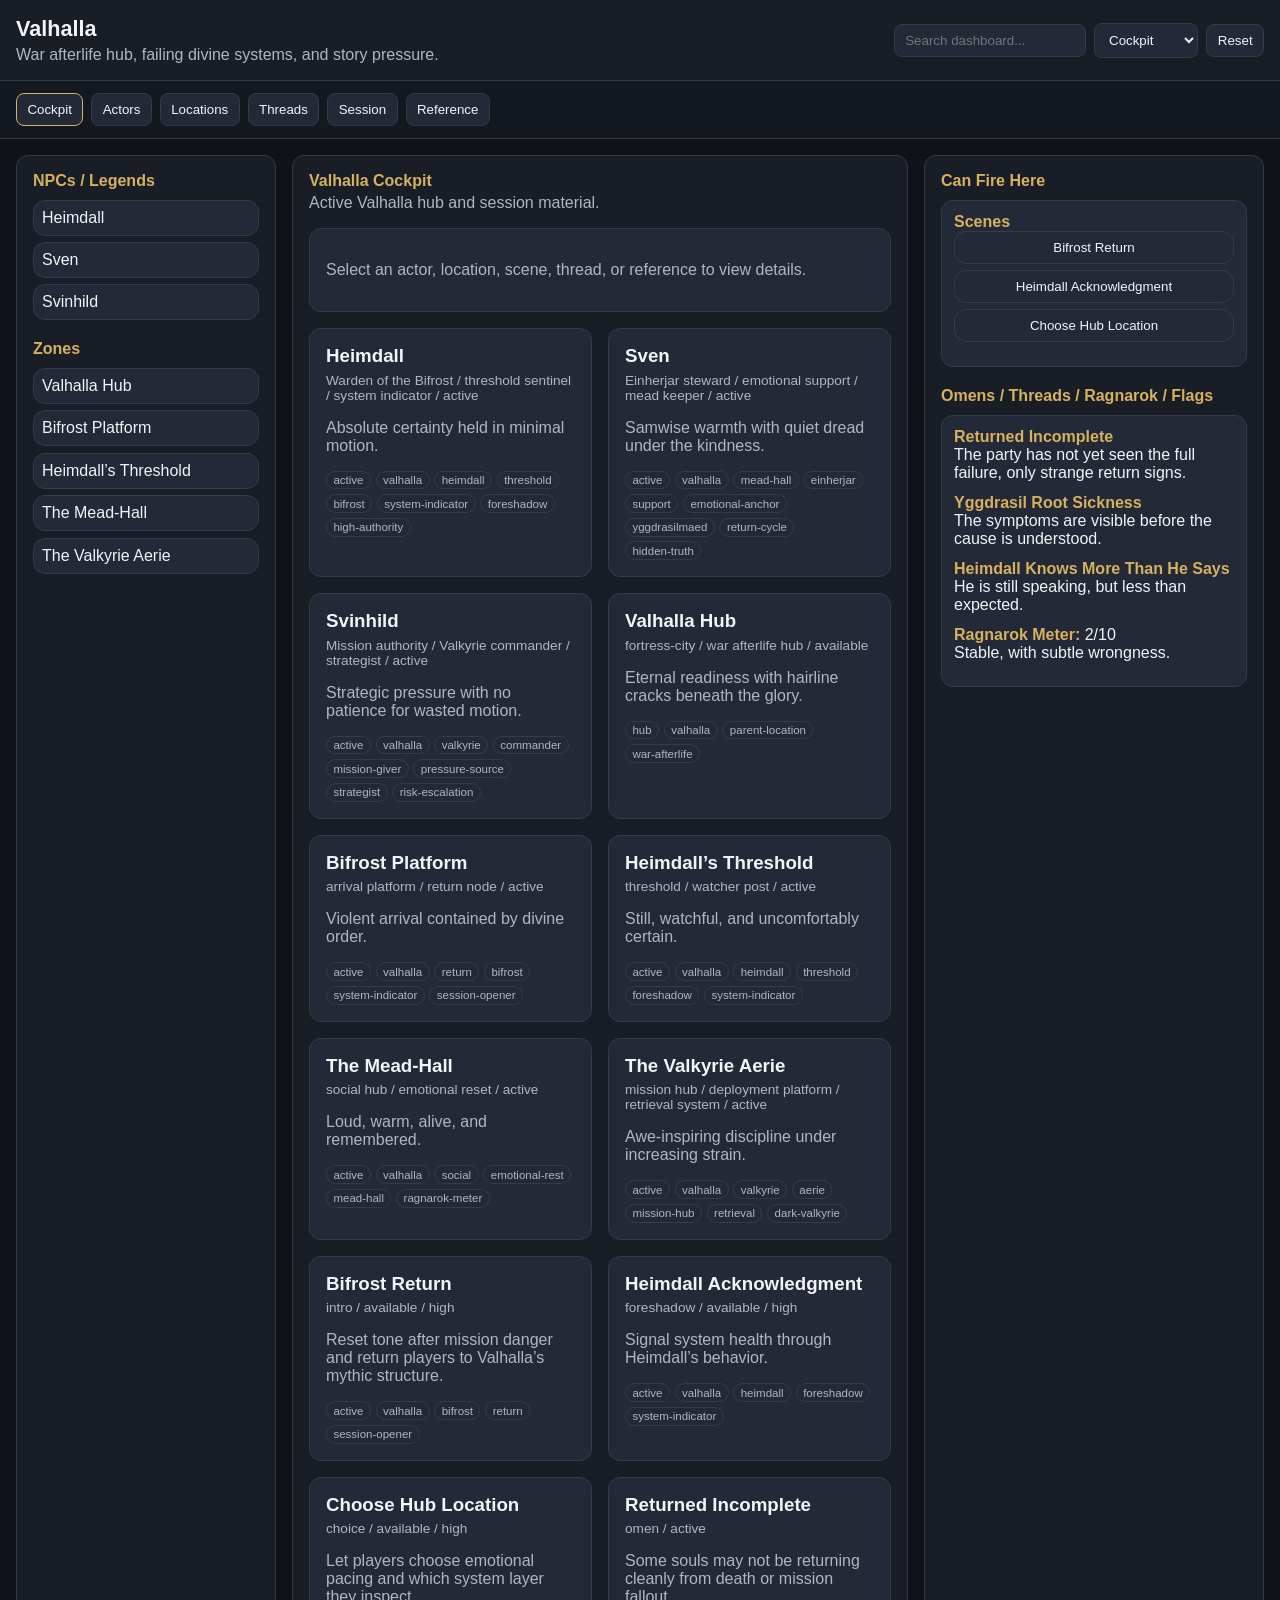
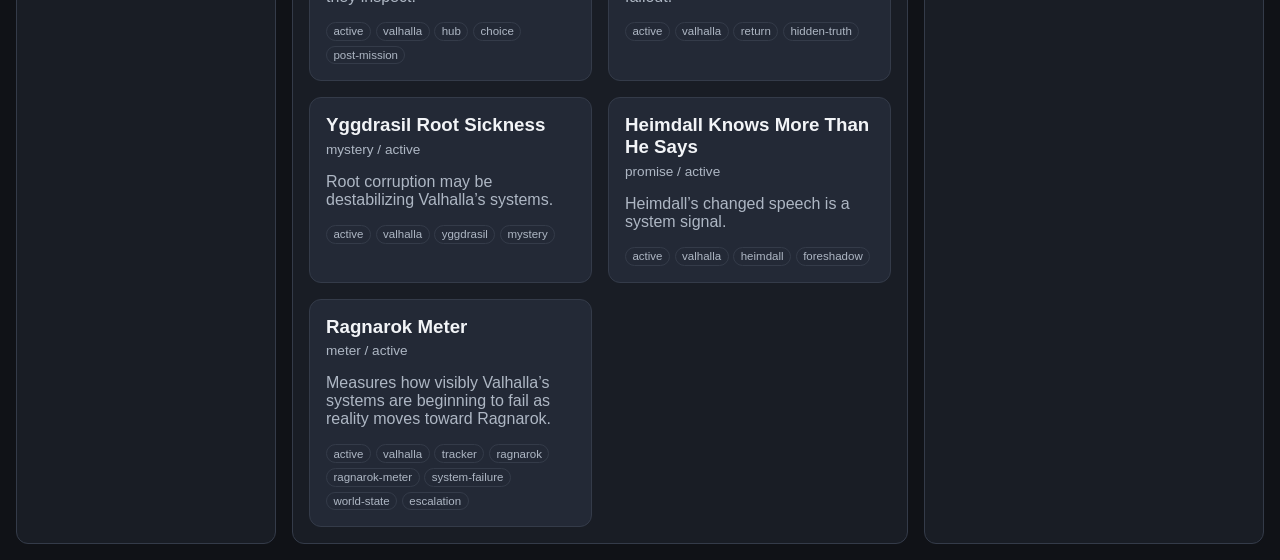
==== index.html @ 5cc72636 "initial pre-alpha dashboard commit" ====
<!doctype html>
<html lang="en">
<head>
  <meta charset="utf-8">
  <title>Questforge GM Dashboard</title>
  <meta name="viewport" content="width=device-width, initial-scale=1">
  <link rel="stylesheet" href="css/styles.css">
</head>
<body>
  <header class="top-bar">
    <div>
      <h1 id="campaign-title">Questforge GM Dashboard</h1>
      <p id="campaign-subtitle">People first. Place second. Arc third. Mechanics in reference.</p>
    </div>

    <div class="top-controls">
      <label>
        <span class="sr-only">Search</span>
        <input id="search-input" type="search" placeholder="Search dashboard...">
      </label>

      <select id="view-filter" aria-label="View filter">
        <option value="cockpit">Cockpit</option>
        <option value="actors">Actors</option>
        <option value="locations">Locations</option>
        <option value="threads">Threads</option>
        <option value="session">Session</option>
        <option value="references">Reference</option>
      </select>

      <button id="reset-filters">Reset</button>
    </div>
  </header>

  <nav class="tabs" aria-label="Dashboard tabs">
    <button class="tab-button active" data-tab="cockpit">Cockpit</button>
    <button class="tab-button" data-tab="actors">Actors</button>
    <button class="tab-button" data-tab="locations">Locations</button>
    <button class="tab-button" data-tab="threads">Threads</button>
    <button class="tab-button" data-tab="session">Session</button>
    <button class="tab-button" data-tab="references">Reference</button>
  </nav>

  <main class="dashboard-shell">
    <aside class="left-rail">
      <section>
        <h2 id="actors-label">Actors</h2>
        <div id="active-actors" class="rail-list"></div>
      </section>

      <section>
        <h2 id="locations-label">Locations</h2>
        <div id="active-locations" class="rail-list"></div>
      </section>
    </aside>

    <section class="main-panel">
      <section class="panel-header">
        <h2 id="main-panel-title">Cockpit</h2>
        <p id="main-panel-subtitle">Active session material.</p>
      </section>
    
      <section id="center-detail-panel" class="center-detail-panel">
        <p>Select an actor, location, scene, thread, or reference to view details.</p>
      </section>
    
      <section id="card-grid" class="card-grid"></section>
    </section>

    <aside class="right-panel">
      <section>
        <h2>Can Fire Here</h2>
        <div id="fireables-panel" class="story-pressure">
          <p>Select a location to see available scenes and moments.</p>
        </div>
      </section>

       <section>
        <h2 id="pressure-label">Threads / Trackers</h2>
        <div id="pressure-panel" class="story-pressure">
          <p>Active pressure appears here.</p>
        </div>
      </section>   
    </aside>
  </main>

  <script type="module" src="js/app.js"></script>
</body>
</html>
---- css/styles.css ----
:root {
  --bg: #101217;
  --panel: #191d25;
  --panel-soft: #232936;
  --text: #f2f4f7;
  --muted: #aeb7c4;
  --line: #343b49;
  --accent: #d6b15f;
  --danger: #c66b6b;
  --ok: #86a873;
}

* {
  box-sizing: border-box;
}

body {
  margin: 0;
  background: var(--bg);
  color: var(--text);
  font-family: Arial, Helvetica, sans-serif;
}

.sr-only {
  position: absolute;
  left: -9999px;
}

.top-bar {
  display: flex;
  justify-content: space-between;
  gap: 1rem;
  align-items: center;
  padding: 1rem;
  background: var(--panel);
  border-bottom: 1px solid var(--line);
}

.top-bar h1 {
  margin: 0;
  font-size: 1.35rem;
}

.top-bar p {
  margin: 0.25rem 0 0;
  color: var(--muted);
}

.top-controls {
  display: flex;
  gap: 0.5rem;
  align-items: center;
}

input,
select,
button {
  padding: 0.5rem 0.65rem;
  border: 1px solid var(--line);
  border-radius: 0.5rem;
  background: var(--panel-soft);
  color: var(--text);
}

button {
  cursor: pointer;
}

button:hover,
.tab-button.active {
  border-color: var(--accent);
}

.tabs {
  display: flex;
  flex-wrap: wrap;
  gap: 0.5rem;
  padding: 0.75rem 1rem;
  border-bottom: 1px solid var(--line);
  background: #141821;
}

.dashboard-shell {
  display: grid;
  grid-template-columns: 260px 1fr 340px;
  gap: 1rem;
  padding: 1rem;
}

.left-rail,
.main-panel,
.right-panel {
  min-height: calc(100vh - 160px);
  padding: 1rem;
  background: var(--panel);
  border: 1px solid var(--line);
  border-radius: 0.75rem;
}

.left-rail section,
.right-panel section {
  margin-bottom: 1.25rem;
}

.left-rail h2,
.right-panel h2,
.panel-header h2 {
  margin: 0 0 0.6rem;
  color: var(--accent);
  font-size: 1rem;
}

.panel-header p {
  margin-top: -0.35rem;
  color: var(--muted);
}

.rail-list {
  display: grid;
  gap: 0.4rem;
}

.rail-item,
.card,
.detail-panel,
.story-pressure {
  background: var(--panel-soft);
  border: 1px solid var(--line);
  border-radius: 0.75rem;
}


.rail-item {
  padding: 0.5rem;
  cursor: pointer;
}

.rail-item:hover,
.card:hover {
  border-color: var(--accent);
}

.card-grid {
  display: grid;
  grid-template-columns: repeat(auto-fill, minmax(230px, 1fr));
  gap: 1rem;
}

.card {
  padding: 1rem;
  cursor: pointer;
}

.card h3 {
  margin: 0 0 0.35rem;
}

.card .meta {
  margin-bottom: 0.5rem;
  color: var(--muted);
  font-size: 0.85rem;
}

.card p,
.detail-panel p,
.center-detail-panel p,
.story-pressure p {
  color: var(--muted);
}

.tag-row {
  display: flex;
  flex-wrap: wrap;
  gap: 0.3rem;
  margin-top: 0.65rem;
}

.tag {
  padding: 0.15rem 0.4rem;
  border: 1px solid var(--line);
  border-radius: 999px;
  color: var(--muted);
  font-size: 0.72rem;
}

.center-detail-panel {
  margin-bottom: 1rem;
  padding: 1rem;
  background: var(--panel-soft);
  border: 1px solid var(--line);
  border-radius: 0.75rem;
}

.center-detail-panel h3 {
  margin-top: 0;
}

.center-detail-panel p {
  color: var(--muted);
}

.detail-panel,
.story-pressure {
  padding: 0.75rem;
}

.detail-panel h3,
.story-pressure h3 {
  margin-top: 0;
}

.detail-field {
  margin-bottom: 0.75rem;
}

.detail-field strong {
  color: var(--accent);
}

.empty-state {
  color: var(--muted);
  font-style: italic;
}

@media (max-width: 1100px) {
  .dashboard-shell {
    grid-template-columns: 1fr;
  }

  .left-rail,
  .main-panel,
  .right-panel {
    min-height: auto;
  }

  .top-bar {
    flex-direction: column;
    align-items: stretch;
  }

  .top-controls {
    flex-wrap: wrap;
  }
}

.detail-collapse-button {
  float: right;
  margin-left: 0.75rem;
  margin-bottom: 0.5rem;
  font-size: 0.85rem;
}
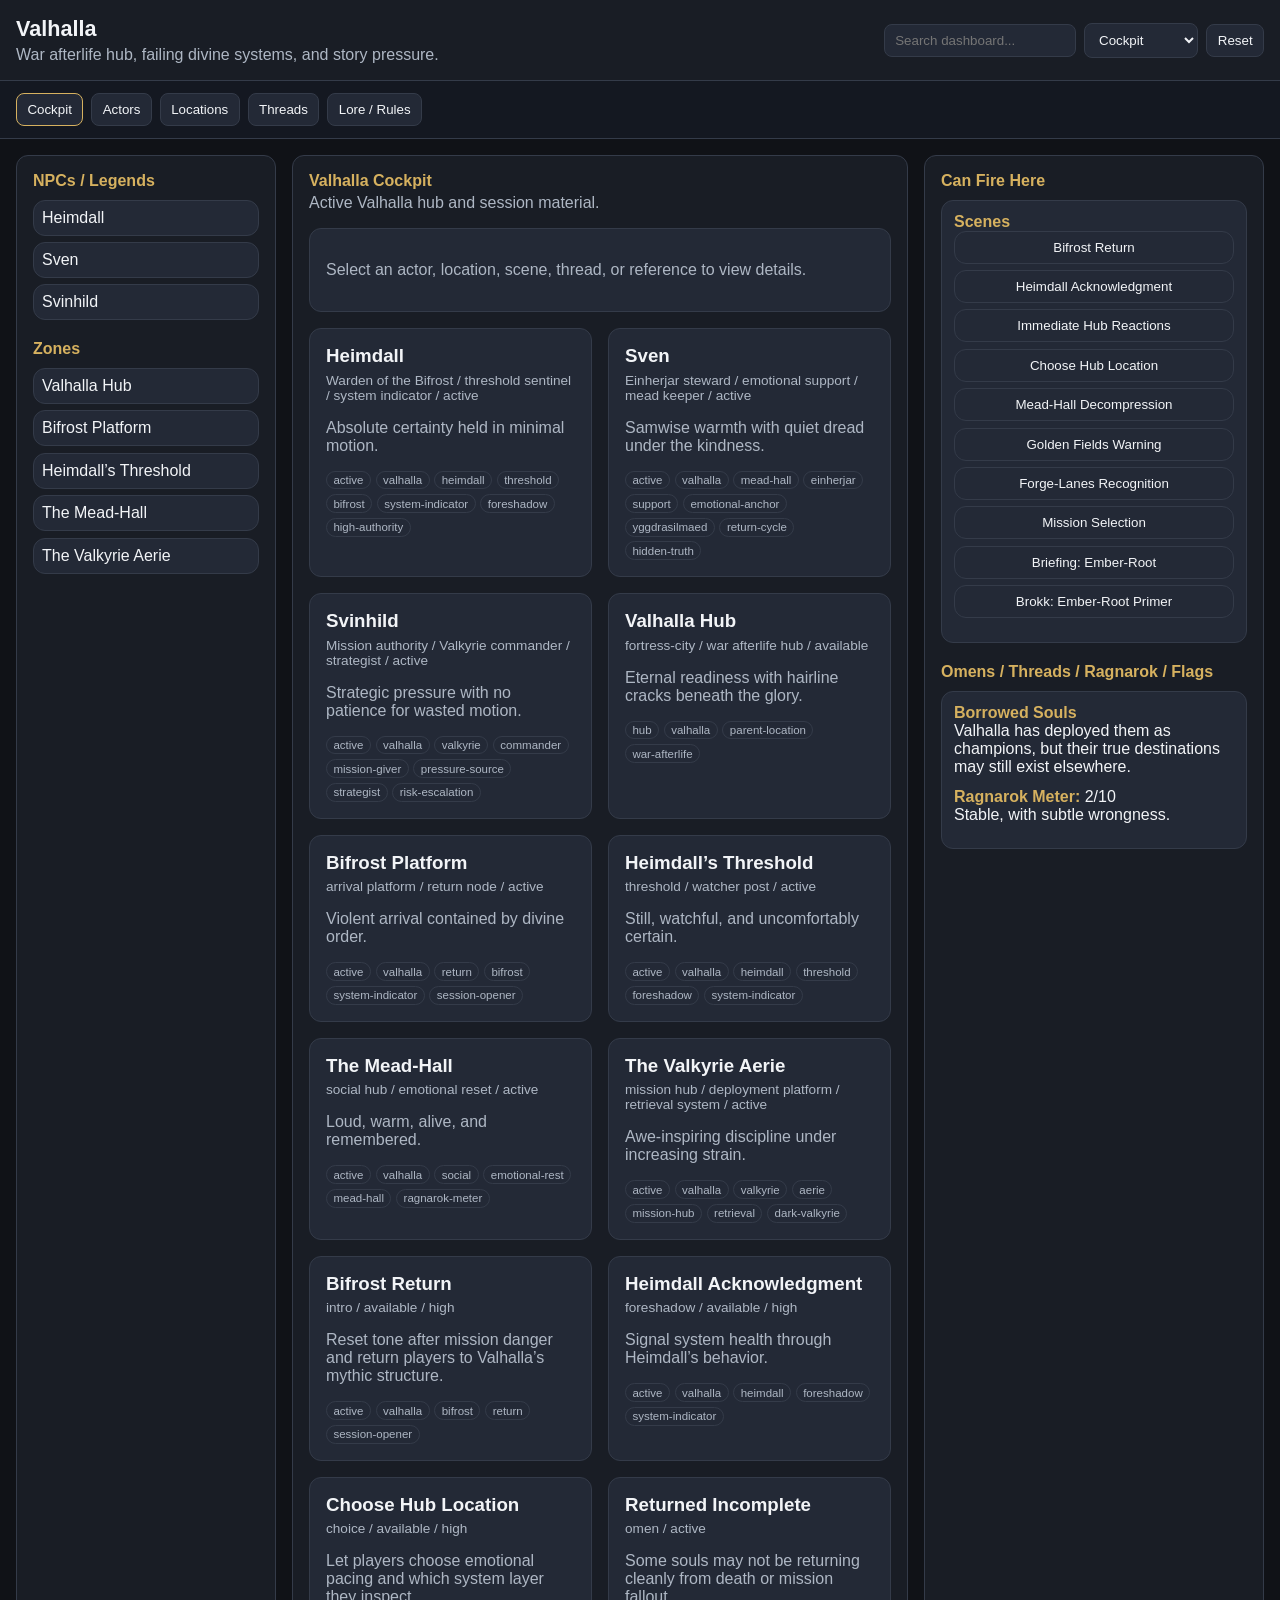
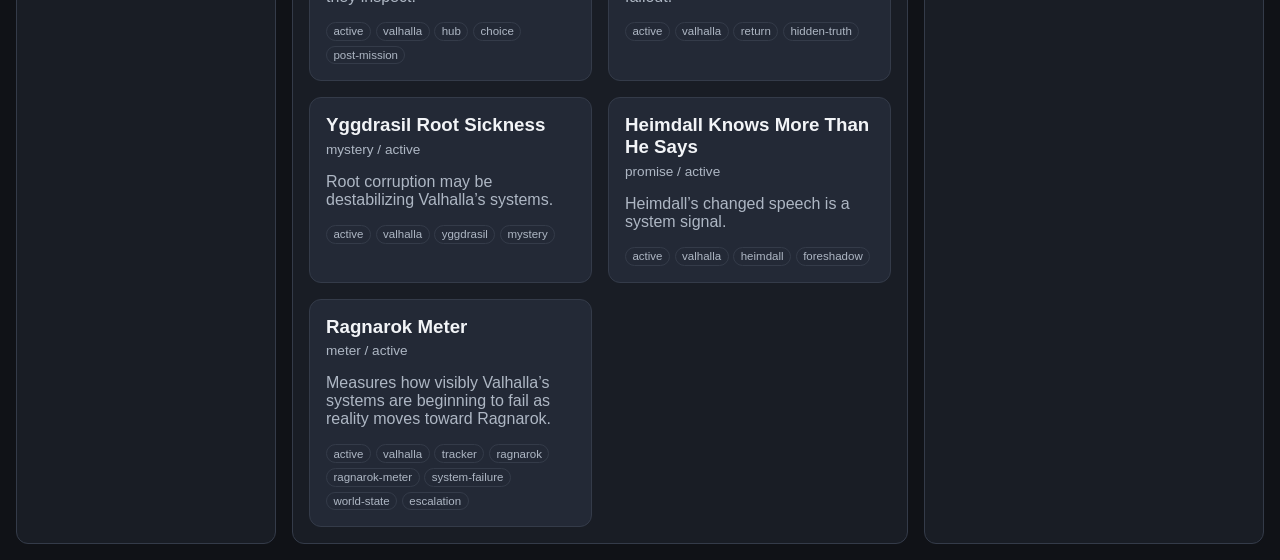
==== commit 619f1a0a: "UI and UX adjustments to lines, spoke, narration, and placement" ====
--- a/index.html
+++ b/index.html
@@ -24,8 +24,7 @@
         <option value="actors">Actors</option>
         <option value="locations">Locations</option>
         <option value="threads">Threads</option>
-        <option value="session">Session</option>
-        <option value="references">Reference</option>
+        <option value="references">Lore / Rules</option>
       </select>
 
       <button id="reset-filters">Reset</button>
@@ -37,8 +36,7 @@
     <button class="tab-button" data-tab="actors">Actors</button>
     <button class="tab-button" data-tab="locations">Locations</button>
     <button class="tab-button" data-tab="threads">Threads</button>
-    <button class="tab-button" data-tab="session">Session</button>
-    <button class="tab-button" data-tab="references">Reference</button>
+        <button class="tab-button" data-tab="references">Lore / Rules</button>
   </nav>
 
   <main class="dashboard-shell">
--- a/css/styles.css
+++ b/css/styles.css
@@ -248,4 +248,67 @@
   margin-left: 0.75rem;
   margin-bottom: 0.5rem;
   font-size: 0.85rem;
+}
+
+.read-aloud-block {
+  font-size: 1.05rem;
+  line-height: 1.5;
+}
+
+.read-aloud-line {
+  margin: 0.45rem 0;
+  padding-left: 0.75rem;
+}
+
+.read-aloud-narration {
+  border-left: 3px solid currentColor;
+  opacity: 0.9;
+  font-style: italic;
+}
+
+.read-aloud-speech {
+  border-left: 3px solid currentColor;
+  font-weight: 600;
+}
+
+.read-aloud-speech::before {
+  content: "“";
+}
+
+.read-aloud-speech::after {
+  content: "”";
+}
+
+.read-aloud-speaker {
+  font-weight: 700;
+  text-transform: uppercase;
+  font-size: 0.78rem;
+  letter-spacing: 0.04em;
+  margin-right: 0.35rem;
+}
+
+.scene-run-block {
+  border: 1px solid var(--line);
+  border-radius: 0.75rem;
+  padding: 0.75rem;
+  background: rgba(255, 255, 255, 0.03);
+}
+
+.scripted-moment-card {
+  margin-top: 0.75rem;
+  padding-top: 0.6rem;
+  border-top: 1px solid var(--line);
+}
+
+.scripted-moment-cue,
+.scripted-moment-purpose {
+  margin-left: 0.75rem;
+  color: var(--muted);
+  font-size: 0.86rem;
+  line-height: 1.35;
+}
+
+.scripted-moment-cue strong,
+.scripted-moment-purpose strong {
+  color: var(--accent);
 }
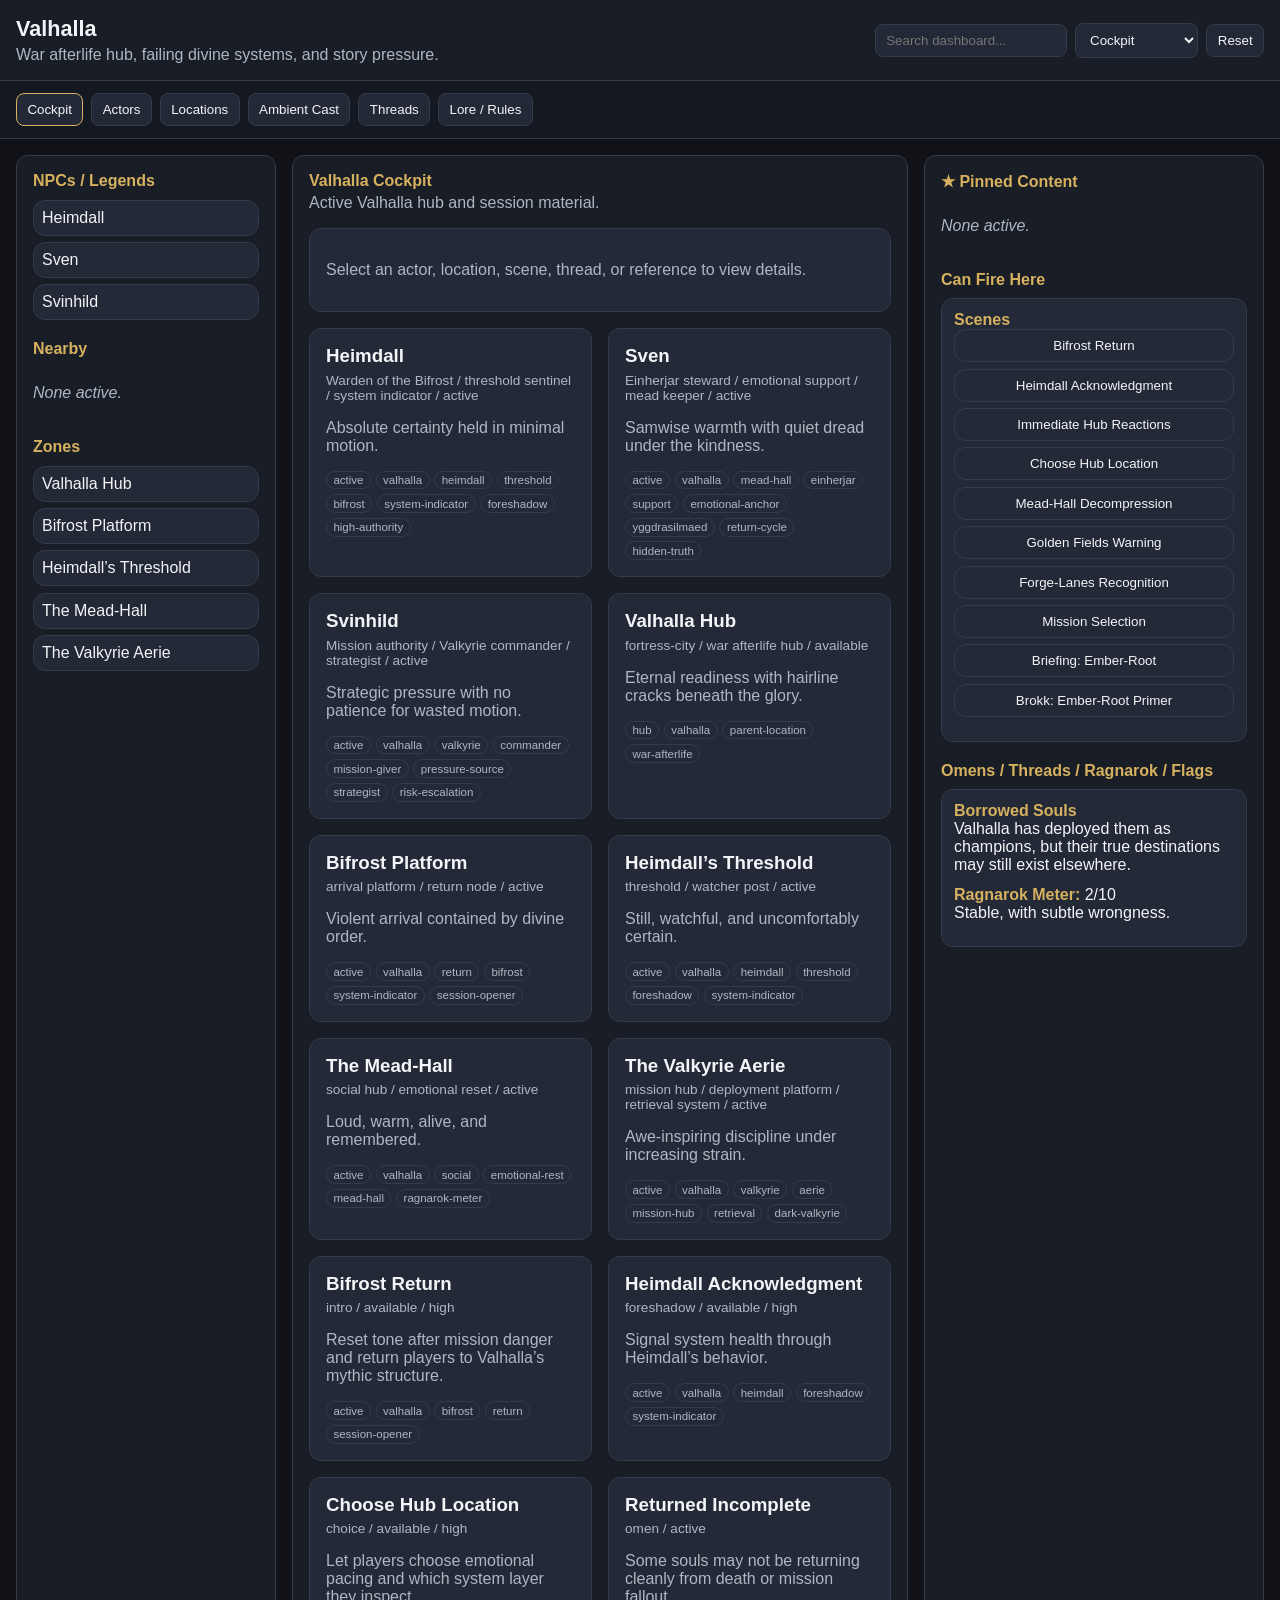
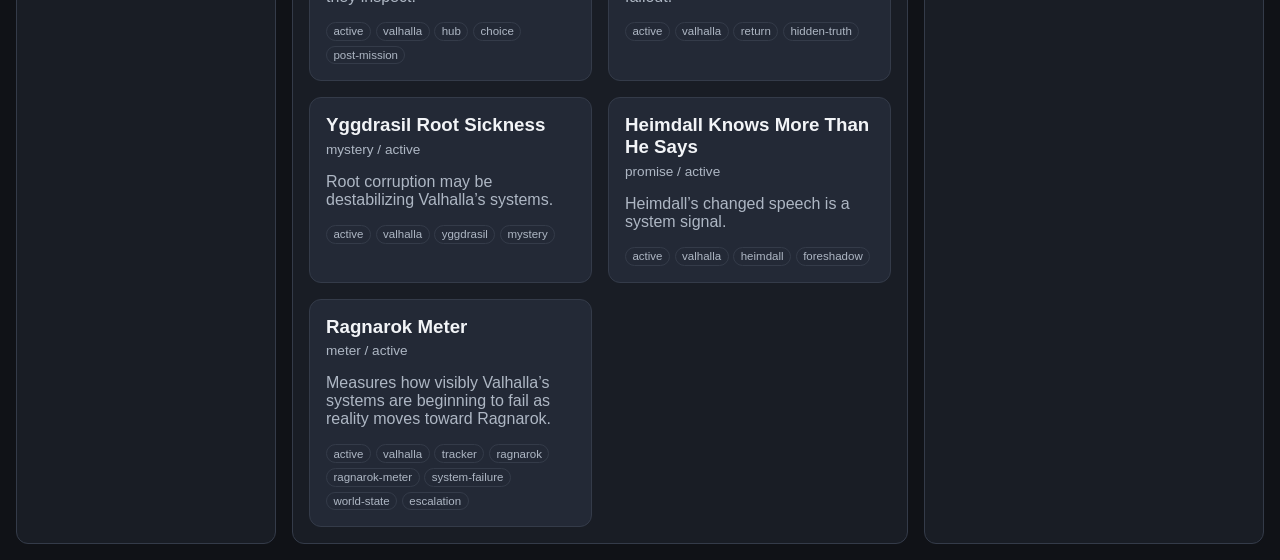
==== commit ca408dae: "major adjustments, file movements, structures, ambient_cast creation, and more" ====
--- a/index.html
+++ b/index.html
@@ -23,6 +23,7 @@
         <option value="cockpit">Cockpit</option>
         <option value="actors">Actors</option>
         <option value="locations">Locations</option>
+        <option value="ambientCast">Ambient Cast</option>
         <option value="threads">Threads</option>
         <option value="references">Lore / Rules</option>
       </select>
@@ -35,6 +36,7 @@
     <button class="tab-button active" data-tab="cockpit">Cockpit</button>
     <button class="tab-button" data-tab="actors">Actors</button>
     <button class="tab-button" data-tab="locations">Locations</button>
+    <button class="tab-button" data-tab="ambientCast">Ambient Cast</button>
     <button class="tab-button" data-tab="threads">Threads</button>
         <button class="tab-button" data-tab="references">Lore / Rules</button>
   </nav>
@@ -44,6 +46,13 @@
       <section>
         <h2 id="actors-label">Actors</h2>
         <div id="active-actors" class="rail-list"></div>
+      </section>
+
+      <section>
+        <h2>Nearby</h2>
+        <div id="ambient-cast-list" class="rail-list">
+          <p class="empty-state">Select a location to see who is nearby.</p>
+        </div>
       </section>
 
       <section>
@@ -67,6 +76,13 @@
 
     <aside class="right-panel">
       <section>
+        <h2>★ Pinned Content</h2>
+        <div id="pinned-items" class="rail-list pinned-list">
+          <p class="empty-state">No runtime pins.</p>
+        </div>
+      </section>
+
+      <section>
         <h2>Can Fire Here</h2>
         <div id="fireables-panel" class="story-pressure">
           <p>Select a location to see available scenes and moments.</p>
--- a/css/styles.css
+++ b/css/styles.css
@@ -311,4 +311,50 @@
 .scripted-moment-cue strong,
 .scripted-moment-purpose strong {
   color: var(--accent);
-}+}
+
+.location-description-block {
+  border: 1px solid var(--line);
+  border-left: 4px solid var(--accent);
+  border-radius: 0.75rem;
+  padding: 0.75rem;
+  background: rgba(255, 255, 255, 0.03);
+}
+
+.establishing-shot-block p {
+  margin: 0.45rem 0 0;
+  font-size: 1.02rem;
+  line-height: 1.5;
+  color: var(--text);
+}
+
+.sensory-block ul {
+  margin: 0.45rem 0 0;
+  padding-left: 1.25rem;
+}
+
+.sensory-block li {
+  margin-bottom: 0.3rem;
+  color: var(--muted);
+}
+
+.actor-lines-block {
+  border: 1px solid var(--line);
+  border-left: 4px solid var(--accent);
+  border-radius: 0.75rem;
+  padding: 0.75rem;
+  background: rgba(255, 255, 255, 0.03);
+}
+
+.actor-quick-line {
+  margin-bottom: 0.45rem;
+  font-weight: 600;
+}
+
+.ambient-cast-delivery-block {
+  margin-top: 0.75rem;
+}
+
+.ambient-cast-hook-line {
+  color: var(--text);
+}
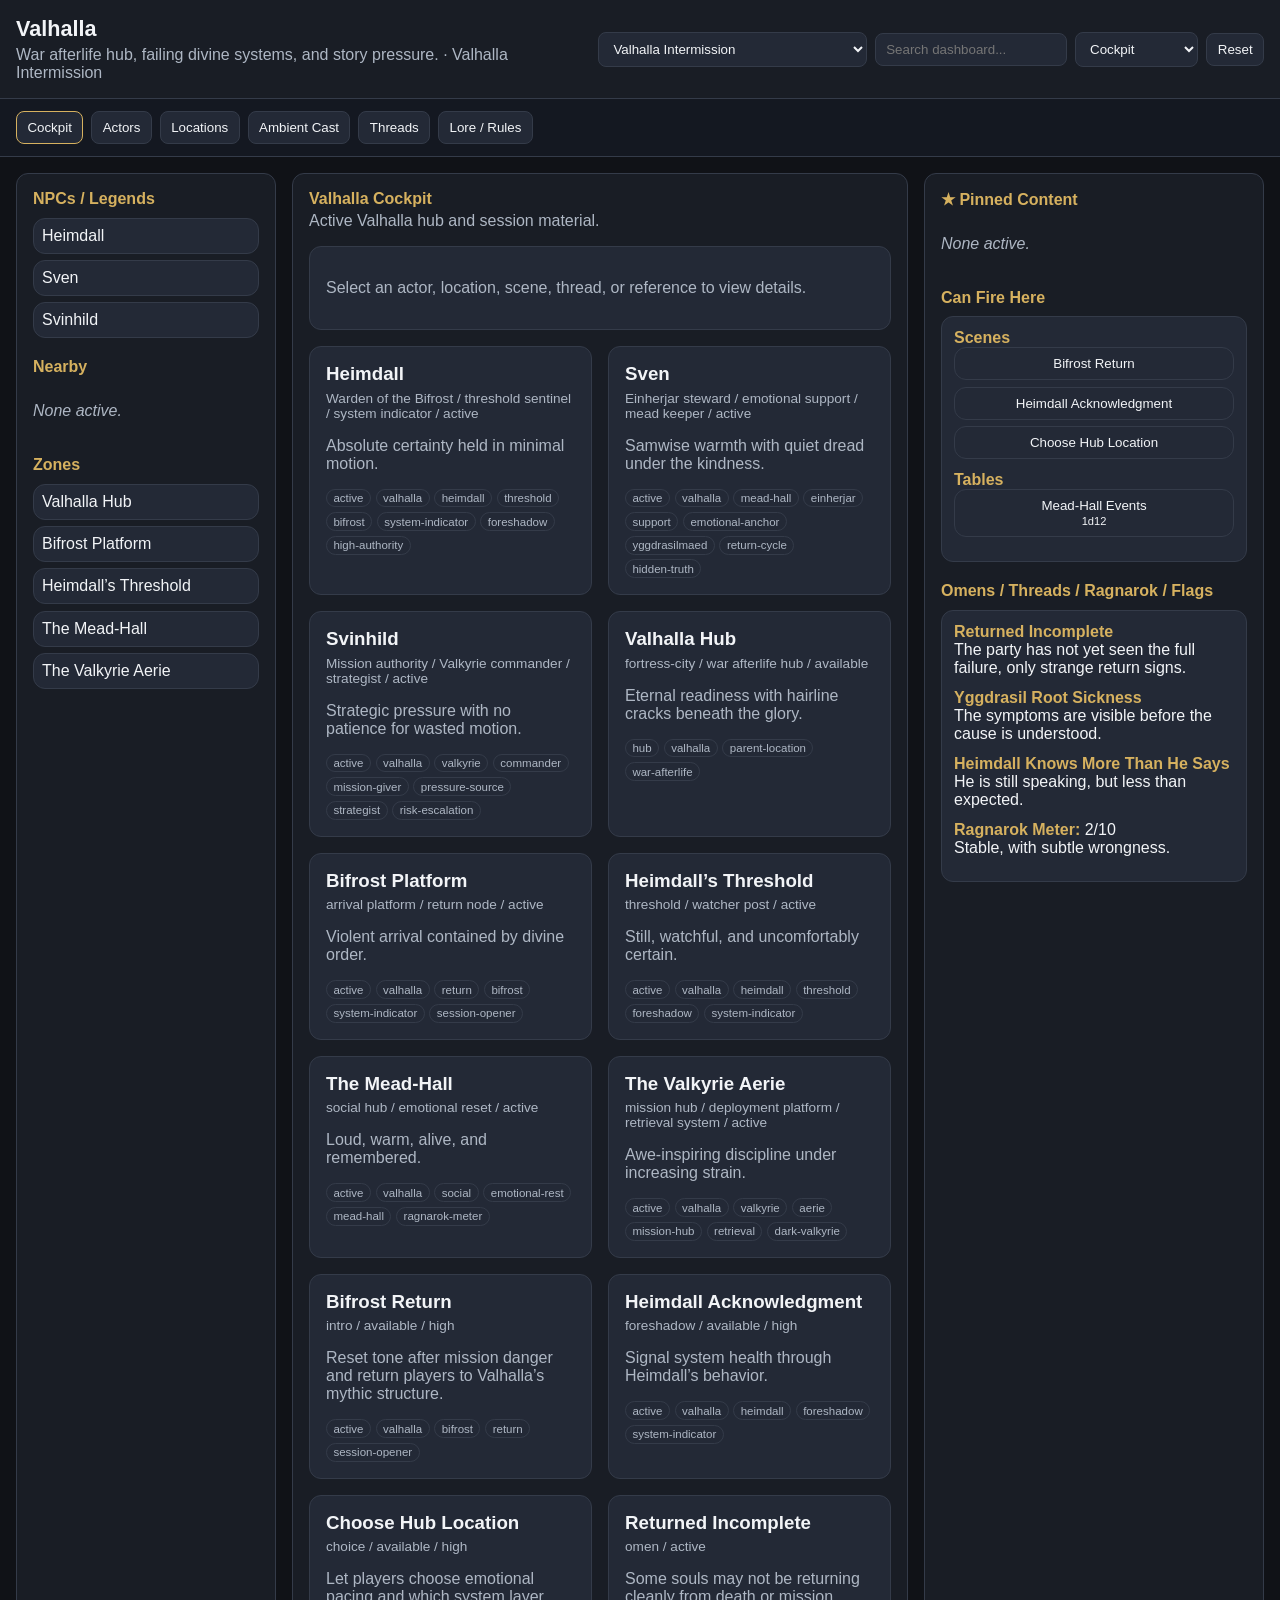
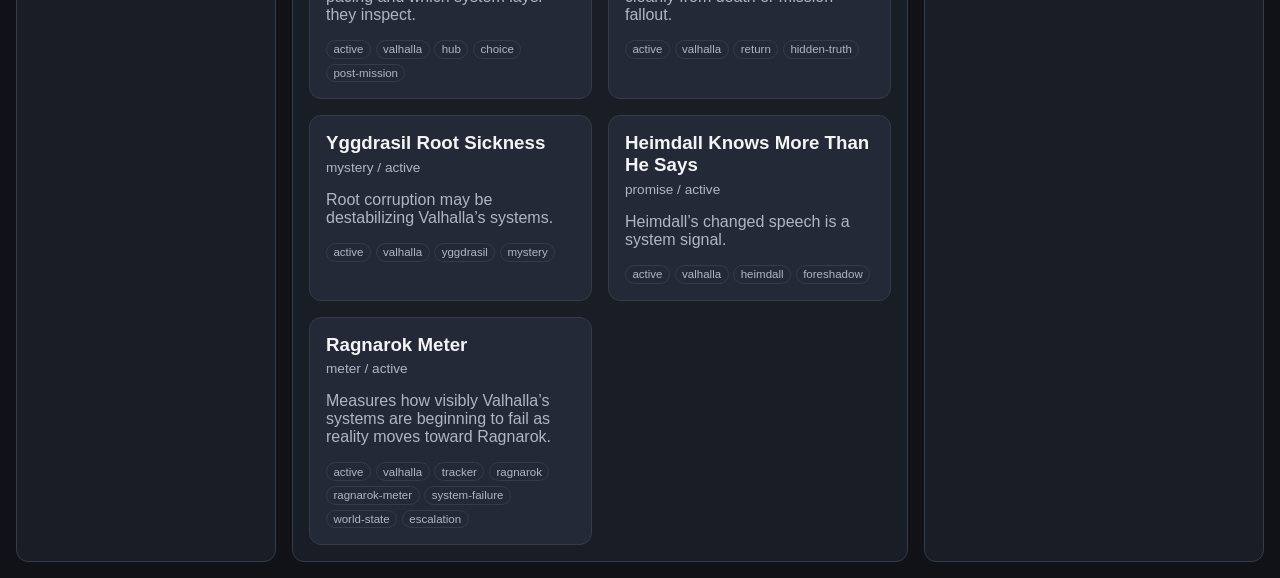
==== commit e8b6585a: "ember root reconfig, intermission reconfig, and added a runtime only arc selector" ====
--- a/index.html
+++ b/index.html
@@ -14,6 +14,11 @@
     </div>
 
     <div class="top-controls">
+      <label>
+        <span class="sr-only">Arc</span>
+        <select id="arc-select" aria-label="Arc selector"></select>
+      </label>
+
       <label>
         <span class="sr-only">Search</span>
         <input id="search-input" type="search" placeholder="Search dashboard...">
@@ -38,7 +43,7 @@
     <button class="tab-button" data-tab="locations">Locations</button>
     <button class="tab-button" data-tab="ambientCast">Ambient Cast</button>
     <button class="tab-button" data-tab="threads">Threads</button>
-        <button class="tab-button" data-tab="references">Lore / Rules</button>
+    <button class="tab-button" data-tab="references">Lore / Rules</button>
   </nav>
 
   <main class="dashboard-shell">
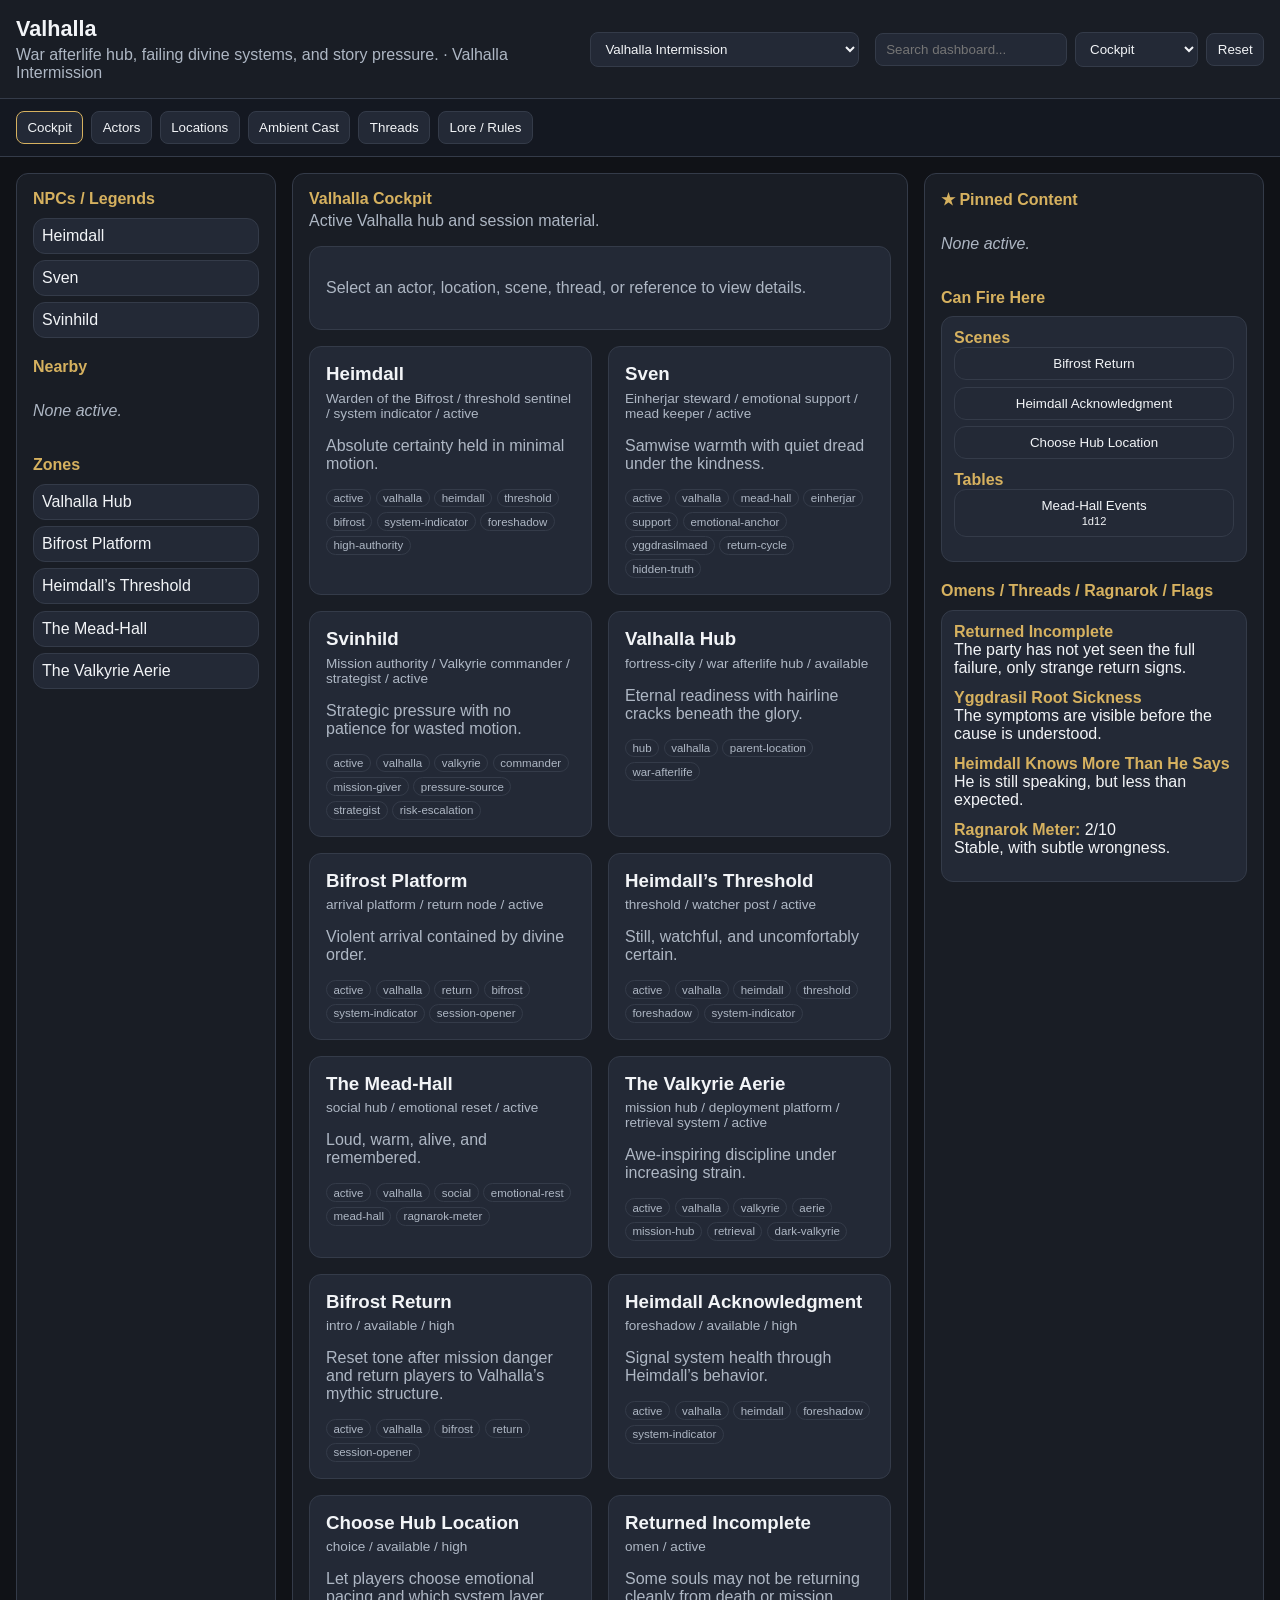
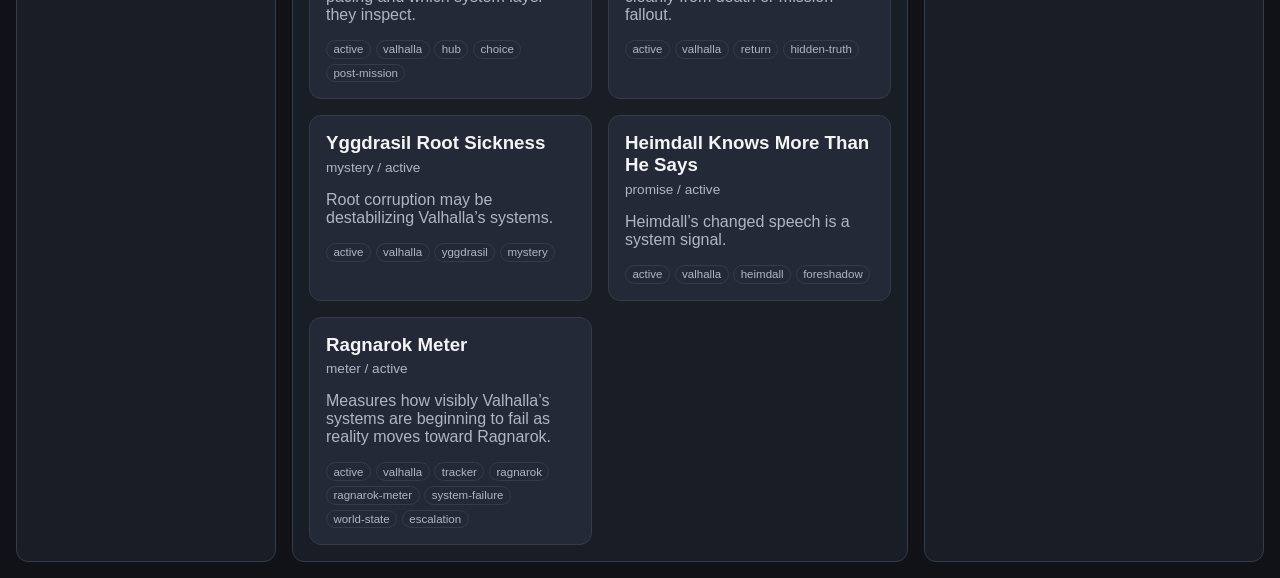
==== commit 94ed5a0a: "major act 2 structuring and data work" ====
--- a/index.html
+++ b/index.html
@@ -17,6 +17,11 @@
       <label>
         <span class="sr-only">Arc</span>
         <select id="arc-select" aria-label="Arc selector"></select>
+      </label>
+
+      <label>
+        <span class="sr-only">Story Gate</span>
+        <select id="visibility-gate-select" aria-label="Story visibility gate"></select>
       </label>
 
       <label>
--- a/css/styles.css
+++ b/css/styles.css
@@ -358,3 +358,12 @@
 .ambient-cast-hook-line {
   color: var(--text);
 }
+
+.visibility-gate-note {
+  color: var(--muted);
+  font-size: 0.85rem;
+}
+
+#visibility-gate-select {
+  min-width: 190px;
+}
